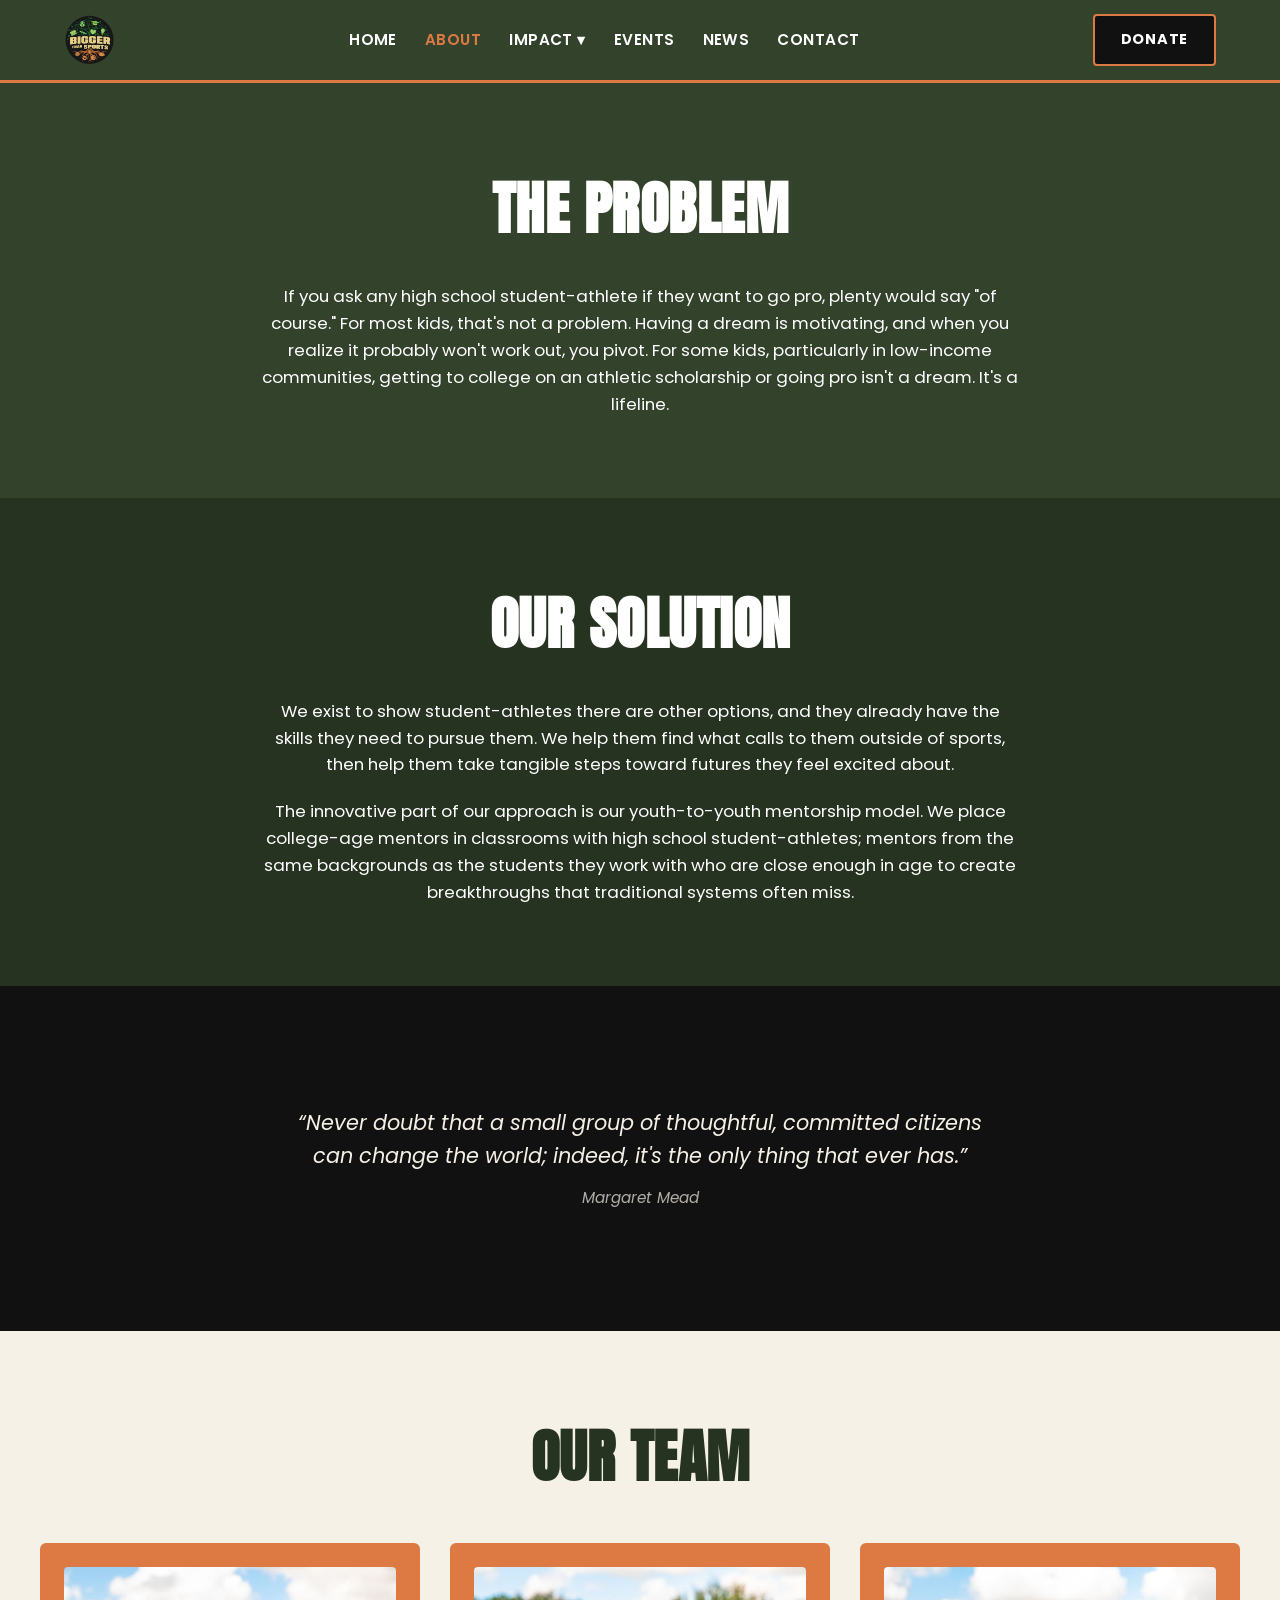
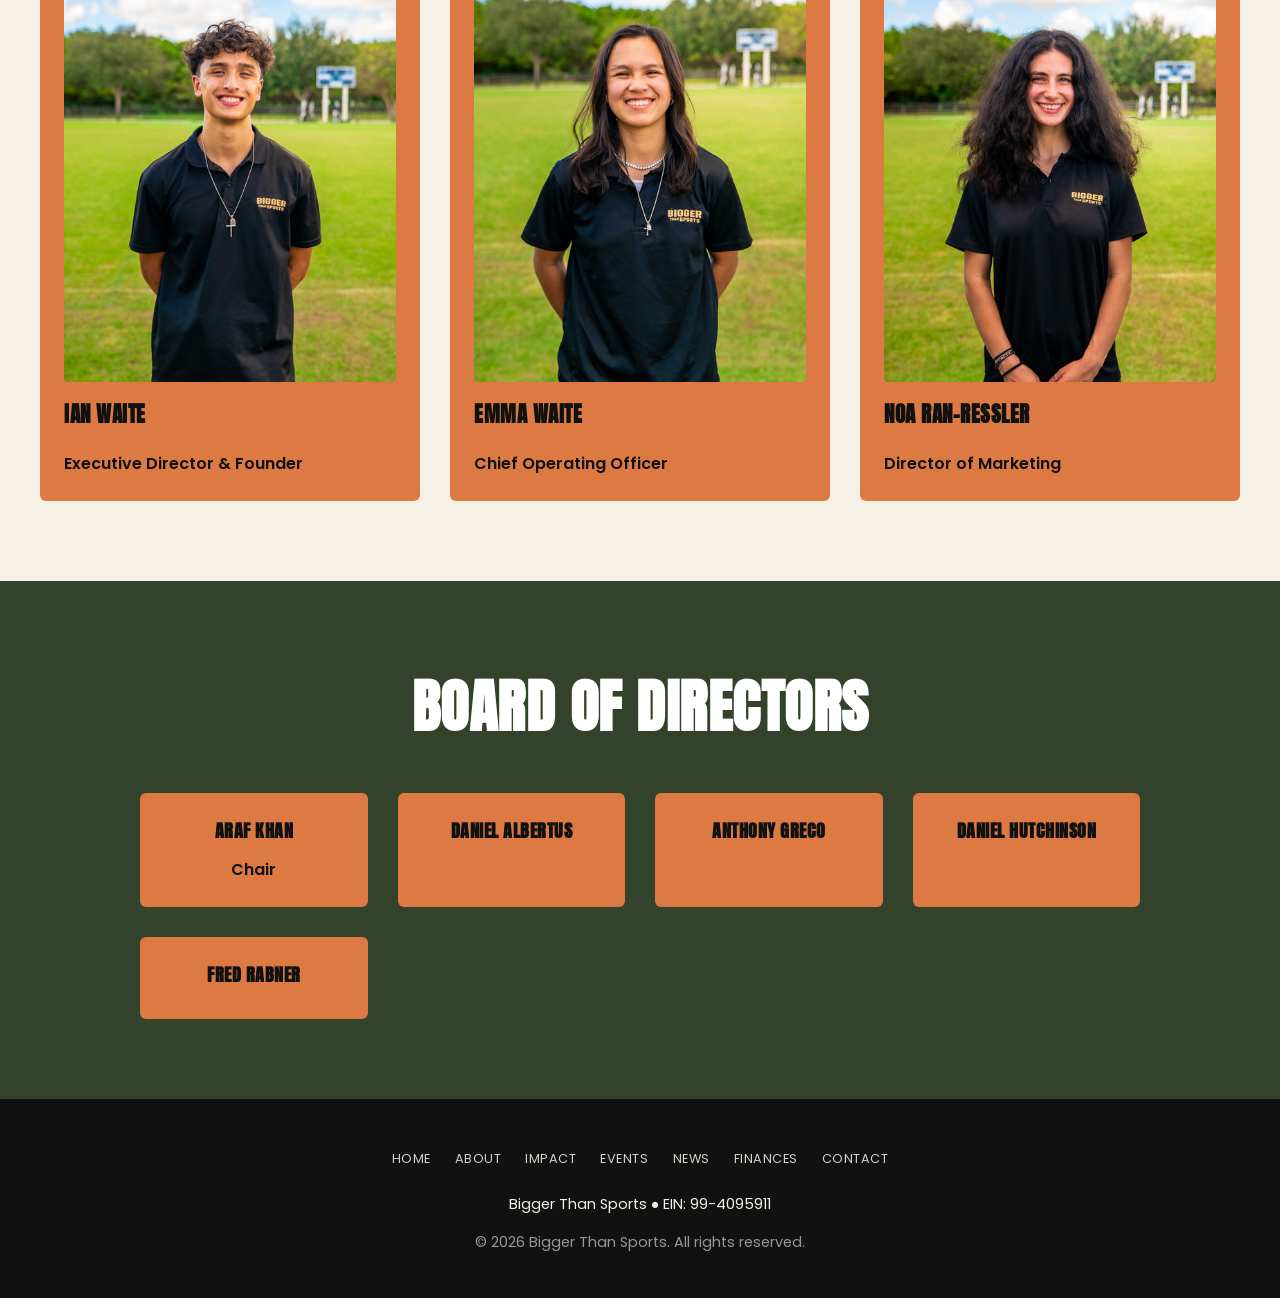
==== about.html @ d995a686 "Add files via upload" ====
<!DOCTYPE html>
<html lang="en">
<head>
<meta charset="UTF-8">
<meta name="viewport" content="width=device-width, initial-scale=1.0">
<title>Bigger Than Sports | About</title>
<link rel="preconnect" href="https://fonts.googleapis.com">
<link href="https://fonts.googleapis.com/css2?family=Anton&family=Poppins:wght@400;500;600;700&display=swap" rel="stylesheet">
<link rel="stylesheet" href="style.css">
<link rel="icon" href="logo.png">
</head>
<body>

<header class="site-header">
  <div class="nav-wrap">
    <a href="index.html" class="logo-link"><img src="logo.png" alt="Bigger Than Sports logo"></a>
    <nav class="main-nav">
      <ul>
        <li><a href="index.html">Home</a></li>
        <li><a href="about.html" class="active">About</a></li>
        <li class="dropdown">
          <a href="impact.html">Impact ▾</a>
          <div class="dropdown-menu">
            <a href="educational-program.html">Educational Program</a>
            <a href="impact.html#scholarship">Scholarship</a>
          </div>
        </li>
        <li><a href="events.html">Events</a></li>
        <li><a href="news.html">News</a></li>
        <li><a href="contact.html">Contact</a></li>
      </ul>
    </nav>
    <a class="donate-btn" href="https://www.zeffy.com/en-US/donation-form/bigger-than-sports" target="_blank" rel="noopener">Donate</a>
    <button class="nav-toggle" aria-label="Toggle menu">&#9776;</button>
  </div>
</header>

<section class="section-green">
  <h2 class="section-title">The Problem</h2>
  <p class="section-body">If you ask any high school student-athlete if they want to go pro, plenty would say "of course." For most kids, that's not a problem. Having a dream is motivating, and when you realize it probably won't work out, you pivot. For some kids, particularly in low-income communities, getting to college on an athletic scholarship or going pro isn't a dream. It's a lifeline.</p>
</section>

<section class="section-dark">
  <h2 class="section-title">Our Solution</h2>
  <p class="section-body">We exist to show student-athletes there are other options, and they already have the skills they need to pursue them. We help them find what calls to them outside of sports, then help them take tangible steps toward futures they feel excited about.</p>
  <p class="section-body">The innovative part of our approach is our youth-to-youth mentorship model. We place college-age mentors in classrooms with high school student-athletes; mentors from the same backgrounds as the students they work with who are close enough in age to create breakthroughs that traditional systems often miss.</p>
</section>

<section class="section-black">
  <blockquote>
    &ldquo;Never doubt that a small group of thoughtful, committed citizens can change the world; indeed, it's the only thing that ever has.&rdquo;
    <cite>Margaret Mead</cite>
  </blockquote>
</section>

<section class="section-cream">
  <h2 class="section-title" style="color:var(--green-dark);">Our Team</h2>
  <div class="grid grid-3">
    <div class="card">
      <img src="ian.jpg" alt="Ian Waite">
      <h3>Ian Waite</h3>
      <div class="role">Executive Director &amp; Founder</div>
    </div>
    <div class="card">
      <img src="emma.jpg" alt="Emma Waite">
      <h3>Emma Waite</h3>
      <div class="role">Chief Operating Officer</div>
    </div>
    <div class="card">
      <img src="noa.jpg" alt="Noa Ran-Ressler">
      <h3>Noa Ran-Ressler</h3>
      <div class="role">Director of Marketing</div>
    </div>
  </div>
</section>

<section class="section-green">
  <h2 class="section-title">Board of Directors</h2>
  <div class="grid grid-4" style="max-width:1000px;">
    <div class="card" style="min-height:auto; text-align:center;">
      <h3 style="font-size:1.1rem;">Araf Khan</h3>
      <div class="role" style="padding-top:6px;">Chair</div>
    </div>
    <div class="card" style="min-height:auto; text-align:center;">
      <h3 style="font-size:1.1rem;">Daniel Albertus</h3>
    </div>
    <div class="card" style="min-height:auto; text-align:center;">
      <h3 style="font-size:1.1rem;">Anthony Greco</h3>
    </div>
    <div class="card" style="min-height:auto; text-align:center;">
      <h3 style="font-size:1.1rem;">Daniel Hutchinson</h3>
    </div>
    <div class="card" style="min-height:auto; text-align:center;">
      <h3 style="font-size:1.1rem;">Fred Rabner</h3>
    </div>
  </div>
</section>

<footer class="site-footer">
  <div class="foot-nav">
    <a href="index.html">Home</a>
    <a href="about.html">About</a>
    <a href="impact.html">Impact</a>
    <a href="events.html">Events</a>
    <a href="news.html">News</a>
    <a href="finances.html">Finances</a>
    <a href="contact.html">Contact</a>
  </div>
  <p>Bigger Than Sports &#9679; EIN: 99-4095911</p>
  <p class="ein">&copy; 2026 Bigger Than Sports. All rights reserved.</p>
</footer>
<script src="main.js"></script>
</body>
</html>
---- style.css ----
/* Bigger Than Sports — site styles */

:root{
  --green: #33432b;
  --green-dark: #263320;
  --black: #111111;
  --orange: #dd7a44;
  --orange-dark: #c8683a;
  --cream: #f6f1e7;
  --white: #ffffff;
}

*{ box-sizing: border-box; }
html{ scroll-behavior: smooth; }
body{
  margin: 0;
  font-family: 'Poppins', sans-serif;
  background: var(--white);
  color: var(--white);
  line-height: 1.6;
}

h1,h2,h3,h4{
  font-family: 'Anton', sans-serif;
  text-transform: uppercase;
  letter-spacing: 0.5px;
  margin: 0;
}

a{ color: inherit; text-decoration: none; }
img{ max-width: 100%; display: block; }
.container{ max-width: 1200px; margin: 0 auto; padding: 0 24px; }

/* ---------- Header / Nav ---------- */
.site-header{
  background: var(--green);
  position: sticky;
  top: 0;
  z-index: 100;
  border-bottom: 3px solid var(--orange);
}
.nav-wrap{
  display: flex;
  align-items: center;
  justify-content: space-between;
  padding: 14px 24px;
  max-width: 1200px;
  margin: 0 auto;
}
.logo-link{ display: flex; align-items: center; gap: 10px; }
.logo-link img{ width: 52px; height: 52px; border-radius: 50%; }
.main-nav{ display: flex; align-items: center; gap: 28px; }
.main-nav ul{ display: flex; gap: 28px; list-style: none; margin: 0; padding: 0; }
.main-nav a{
  font-family: 'Poppins', sans-serif;
  font-weight: 600;
  font-size: 0.95rem;
  letter-spacing: 0.03em;
  text-transform: uppercase;
  color: var(--white);
  transition: color .15s;
}
.main-nav a:hover, .main-nav a.active{ color: var(--orange); }
.dropdown{ position: relative; }
.dropdown-menu{
  display: none;
  position: absolute;
  top: 130%;
  left: 0;
  background: var(--green-dark);
  border: 1px solid var(--orange);
  min-width: 200px;
  padding: 8px 0;
  border-radius: 6px;
}
.dropdown:hover .dropdown-menu{ display: block; }
.dropdown-menu a{
  display: block;
  padding: 10px 16px;
  font-size: 0.85rem;
  text-transform: none;
  font-weight: 500;
}
.dropdown-menu a:hover{ background: rgba(255,255,255,0.08); }
.donate-btn{
  background: var(--black);
  color: var(--white);
  font-weight: 700;
  padding: 12px 26px;
  border-radius: 4px;
  text-transform: uppercase;
  font-size: 0.9rem;
  letter-spacing: 0.05em;
  border: 2px solid var(--orange);
  transition: background .15s, color .15s;
}
.donate-btn:hover{ background: var(--orange); color: var(--black); }
.nav-toggle{ display: none; background: none; border: none; color: var(--white); font-size: 1.8rem; cursor: pointer; }

@media (max-width: 900px){
  .main-nav{ display: none; }
  .nav-toggle{ display: block; }
  .main-nav.open{
    display: flex;
    flex-direction: column;
    position: absolute;
    top: 100%;
    left: 0;
    right: 0;
    background: var(--green);
    padding: 20px 24px 30px;
    gap: 20px;
    border-bottom: 3px solid var(--orange);
  }
  .main-nav.open ul{ flex-direction: column; gap: 16px; }
  .dropdown-menu{ position: static; display: none; border: none; background: rgba(0,0,0,0.2); margin-top: 8px; }
  .dropdown.open .dropdown-menu{ display: block; }
}

/* ---------- Hero ---------- */
.hero{
  background: var(--green);
  position: relative;
  overflow: hidden;
  padding: 80px 24px 100px;
  text-align: center;
}
.hero-bg{
  position: absolute;
  inset: 0;
  background-size: cover;
  background-position: center;
  opacity: 0.35;
}
.hero-content{ position: relative; z-index: 2; max-width: 900px; margin: 0 auto; }
.hero h1{ font-size: clamp(2.4rem, 6vw, 4.6rem); line-height: 1.05; color: var(--white); }
.hero .sub{ font-family: 'Anton', sans-serif; text-transform: uppercase; color: var(--orange); font-size: clamp(1.2rem, 3vw, 2rem); margin-top: 18px; }
.hero p.lede{ font-family: 'Poppins', sans-serif; max-width: 700px; margin: 28px auto 0; font-size: 1.1rem; color: var(--cream); }
.btn{
  display: inline-block;
  background: var(--orange);
  color: var(--black);
  font-weight: 700;
  padding: 14px 34px;
  border-radius: 4px;
  text-transform: uppercase;
  letter-spacing: 0.04em;
  margin-top: 30px;
  transition: background .15s, transform .15s;
  border: none;
  cursor: pointer;
  font-size: 0.95rem;
}
.btn:hover{ background: var(--orange-dark); transform: translateY(-2px); }
.btn-outline{
  background: transparent;
  border: 2px solid var(--white);
  color: var(--white);
}
.btn-outline:hover{ background: var(--white); color: var(--green); }

/* ---------- Sections ---------- */
section{ padding: 80px 24px; }
.section-green{ background: var(--green); color: var(--white); }
.section-dark{ background: var(--green-dark); color: var(--white); }
.section-black{ background: var(--black); color: var(--white); }
.section-cream{ background: var(--cream); color: var(--green-dark); }
.section-white{ background: var(--white); color: var(--green-dark); }

.section-title{ font-size: clamp(2.2rem, 5vw, 3.6rem); text-align: center; margin-bottom: 28px; }
.section-body{ max-width: 760px; margin: 0 auto; text-align: center; font-size: 1.05rem; }
.section-body + .section-body{ margin-top: 20px; }

.two-col{
  display: grid;
  grid-template-columns: 1fr 1fr;
  gap: 50px;
  align-items: center;
  max-width: 1100px;
  margin: 0 auto;
}
@media (max-width: 800px){ .two-col{ grid-template-columns: 1fr; } }
.two-col img{ border-radius: 8px; }

/* ---------- Cards / grids ---------- */
.grid{
  display: grid;
  gap: 30px;
  max-width: 1200px;
  margin: 40px auto 0;
}
.grid-3{ grid-template-columns: repeat(3, 1fr); }
.grid-4{ grid-template-columns: repeat(4, 1fr); }
@media (max-width: 900px){ .grid-3, .grid-4{ grid-template-columns: repeat(2, 1fr); } }
@media (max-width: 560px){ .grid-3, .grid-4{ grid-template-columns: 1fr; } }

.card{
  background: var(--orange);
  color: var(--black);
  border-radius: 6px;
  padding: 24px;
  display: flex;
  flex-direction: column;
  min-height: 220px;
}
.card img{ border-radius: 4px; margin-bottom: 16px; aspect-ratio: 4/5; object-fit: cover; }
.card h3{ font-size: 1.3rem; margin-bottom: 6px; }
.card .role{ font-weight: 600; margin-top: auto; padding-top: 14px; font-family: 'Poppins',sans-serif; text-transform: none; }
.card .email{ font-size: 0.85rem; opacity: 0.85; word-break: break-word; }

.event-card, .news-card{
  background: rgba(255,255,255,0.06);
  border: 1px solid rgba(255,255,255,0.15);
  border-radius: 8px;
  padding: 22px;
}
.event-card h3, .news-card h3{ font-family: 'Poppins', sans-serif; text-transform: none; font-size: 1.15rem; font-weight: 700; margin-bottom: 8px; }
.event-card .date, .news-card .date{ color: var(--orange); font-weight: 600; font-size: 0.9rem; margin-bottom: 12px; display: block; }
.event-card a.link, .news-card a.link{ color: var(--orange); font-weight: 700; font-size: 0.85rem; text-transform: uppercase; letter-spacing: 0.04em; }

.stat-grid{
  display: grid;
  grid-template-columns: repeat(3, 1fr);
  gap: 30px;
  max-width: 900px;
  margin: 50px auto 0;
  text-align: center;
}
@media (max-width: 700px){ .stat-grid{ grid-template-columns: 1fr; } }
.stat-grid .num{ font-family: 'Anton', sans-serif; font-size: 3rem; color: var(--orange); }
.stat-grid .label{ font-size: 0.95rem; margin-top: 6px; }

.logo-strip{
  display: flex;
  flex-wrap: wrap;
  justify-content: center;
  align-items: center;
  gap: 40px;
  max-width: 1000px;
  margin: 40px auto 0;
  opacity: 0.9;
}
.logo-strip img{ max-height: 60px; width: auto; filter: grayscale(100%) brightness(1.4); }

blockquote{
  font-style: italic;
  font-size: 1.3rem;
  text-align: center;
  max-width: 700px;
  margin: 40px auto;
  color: var(--cream);
}
blockquote cite{ display: block; margin-top: 14px; font-size: 0.95rem; opacity: 0.7; }

/* ---------- Contact form embed ---------- */
.tally-embed{ width: 100%; border: none; min-height: 500px; }

/* ---------- Footer ---------- */
footer.site-footer{
  background: var(--black);
  color: var(--cream);
  padding: 50px 24px 30px;
  text-align: center;
  font-size: 0.9rem;
}
footer.site-footer .foot-nav{ display: flex; justify-content: center; gap: 24px; flex-wrap: wrap; margin-bottom: 24px; }
footer.site-footer .foot-nav a{ text-transform: uppercase; font-size: 0.8rem; letter-spacing: 0.04em; opacity: 0.85; }
footer.site-footer .foot-nav a:hover{ color: var(--orange); }
footer.site-footer .ein{ opacity: 0.6; margin-top: 10px; }

/* ---------- utility ---------- */
.mt-0{ margin-top: 0; }
.text-orange{ color: var(--orange); }
.center{ text-align: center; }
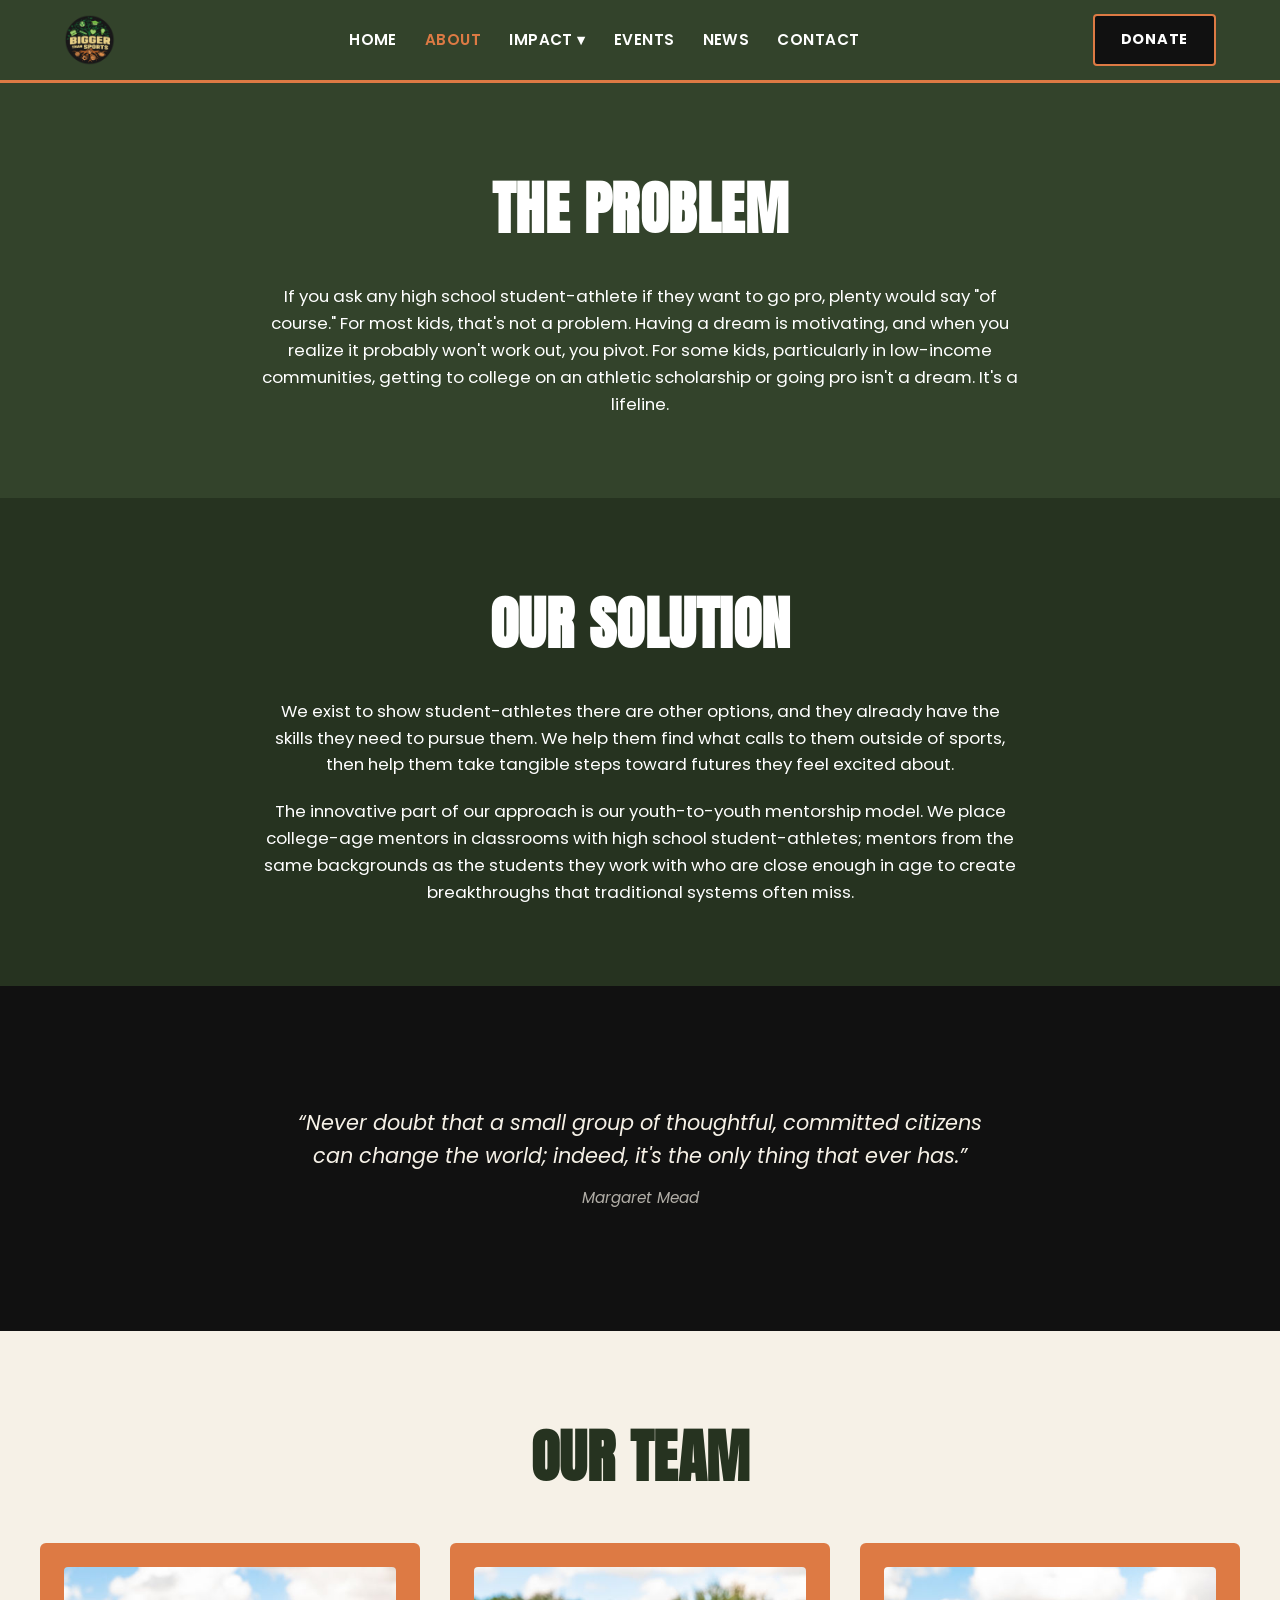
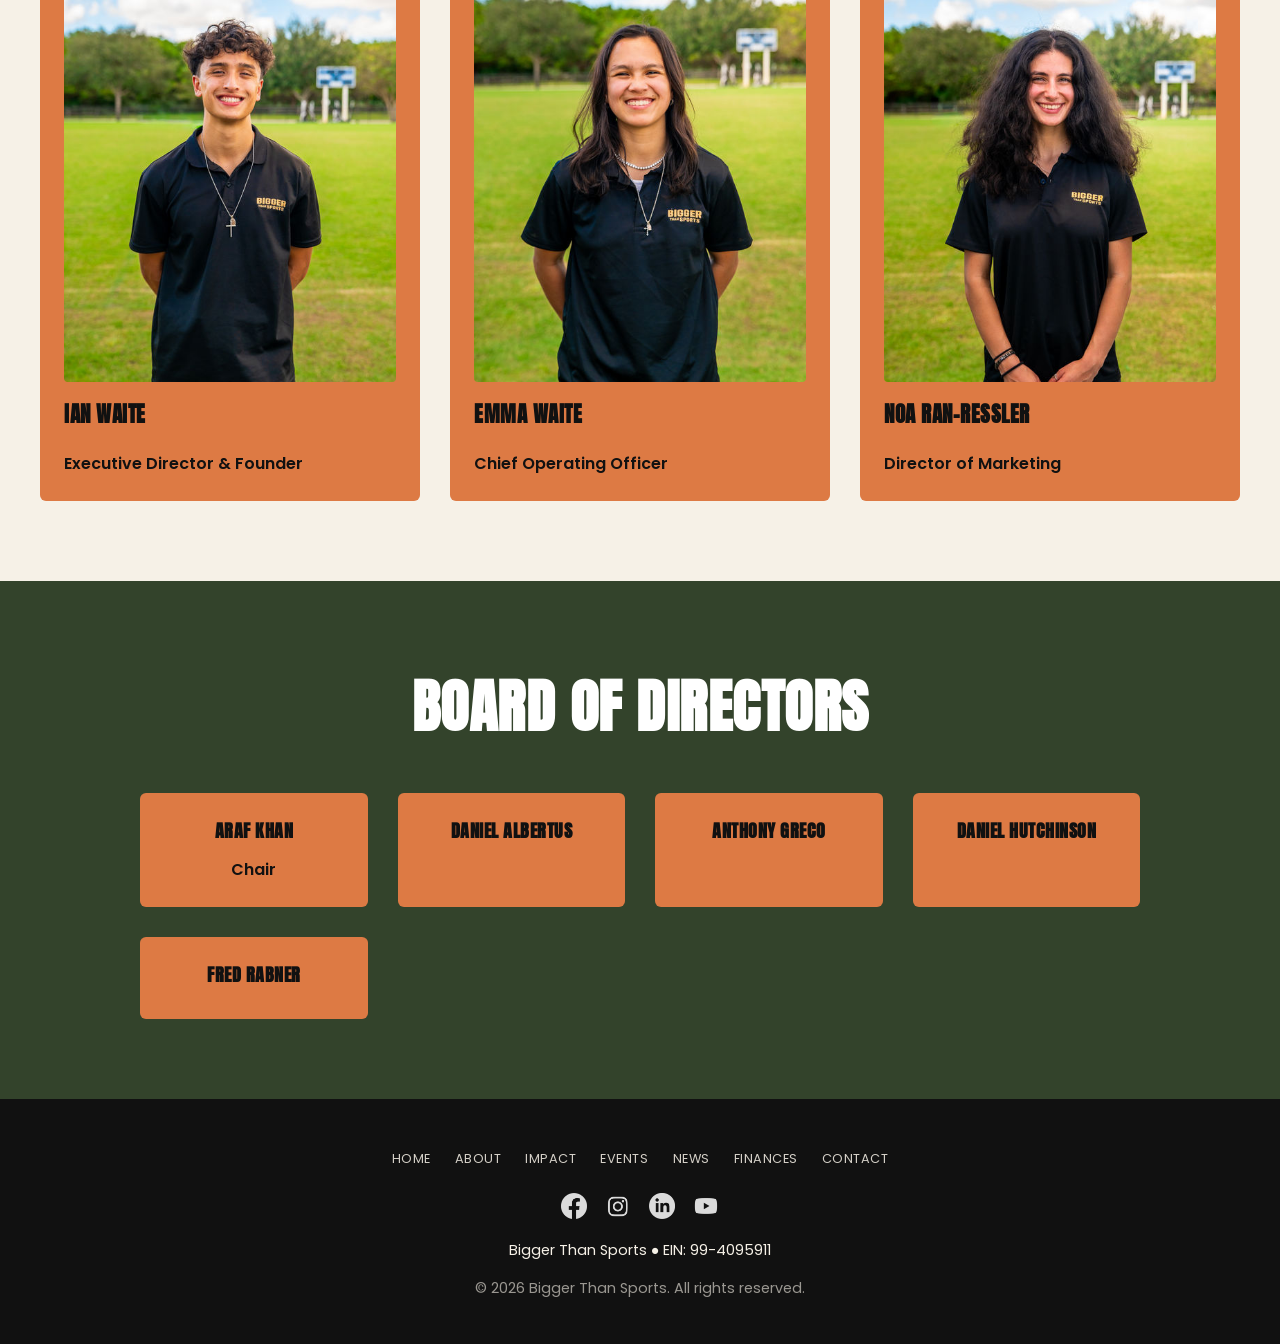
==== commit 40f1fb3f: "Add files via upload" ====
--- a/about.html
+++ b/about.html
@@ -106,6 +106,12 @@
     <a href="finances.html">Finances</a>
     <a href="contact.html">Contact</a>
   </div>
+    <div class="social-icons">
+    <a href="https://www.facebook.com/61563683037161/" target="_blank" rel="noopener" aria-label="Facebook"><img src="social-facebook.png" alt="Facebook"></a>
+    <a href="https://www.instagram.com/biggerthansportsco/" target="_blank" rel="noopener" aria-label="Instagram"><img src="social-instagram.png" alt="Instagram"></a>
+    <a href="https://www.linkedin.com/company/biggerthansports/" target="_blank" rel="noopener" aria-label="LinkedIn"><img src="social-linkedin.png" alt="LinkedIn"></a>
+    <a href="https://www.youtube.com/@biggerthansports" target="_blank" rel="noopener" aria-label="YouTube"><img src="social-youtube.png" alt="YouTube"></a>
+  </div>
   <p>Bigger Than Sports &#9679; EIN: 99-4095911</p>
   <p class="ein">&copy; 2026 Bigger Than Sports. All rights reserved.</p>
 </footer>
--- a/style.css
+++ b/style.css
@@ -213,6 +213,14 @@
   border: 1px solid rgba(255,255,255,0.15);
   border-radius: 8px;
   padding: 22px;
+  overflow: hidden;
+}
+.event-card img, .news-card img{
+  display: block;
+  width: calc(100% + 44px);
+  margin: -22px -22px 16px;
+  aspect-ratio: 16/10;
+  object-fit: cover;
 }
 .event-card h3, .news-card h3{ font-family: 'Poppins', sans-serif; text-transform: none; font-size: 1.15rem; font-weight: 700; margin-bottom: 8px; }
 .event-card .date, .news-card .date{ color: var(--orange); font-weight: 600; font-size: 0.9rem; margin-bottom: 12px; display: block; }
@@ -242,6 +250,15 @@
 }
 .logo-strip img{ max-height: 60px; width: auto; filter: grayscale(100%) brightness(1.4); }
 
+.partners-strip{ max-width: 900px; margin: 40px auto 0; text-align: center; }
+.partners-strip img{ max-width: 100%; height: auto; opacity: 0.95; }
+
+.espy-banner{ max-width: 1000px; margin: 30px auto 0; }
+.espy-banner img{ width: 100%; height: auto; border-radius: 10px; display: block; }
+
+.trust-seal{ max-width: 160px; margin: 24px auto 0; }
+.trust-seal img{ width: 100%; height: auto; }
+
 blockquote{
   font-style: italic;
   font-size: 1.3rem;
@@ -266,6 +283,9 @@
 footer.site-footer .foot-nav{ display: flex; justify-content: center; gap: 24px; flex-wrap: wrap; margin-bottom: 24px; }
 footer.site-footer .foot-nav a{ text-transform: uppercase; font-size: 0.8rem; letter-spacing: 0.04em; opacity: 0.85; }
 footer.site-footer .foot-nav a:hover{ color: var(--orange); }
+footer.site-footer .social-icons{ display: flex; justify-content: center; gap: 18px; margin-bottom: 20px; }
+footer.site-footer .social-icons img{ width: 26px; height: 26px; opacity: 0.85; }
+footer.site-footer .social-icons a:hover img{ opacity: 1; }
 footer.site-footer .ein{ opacity: 0.6; margin-top: 10px; }
 
 /* ---------- utility ---------- */
